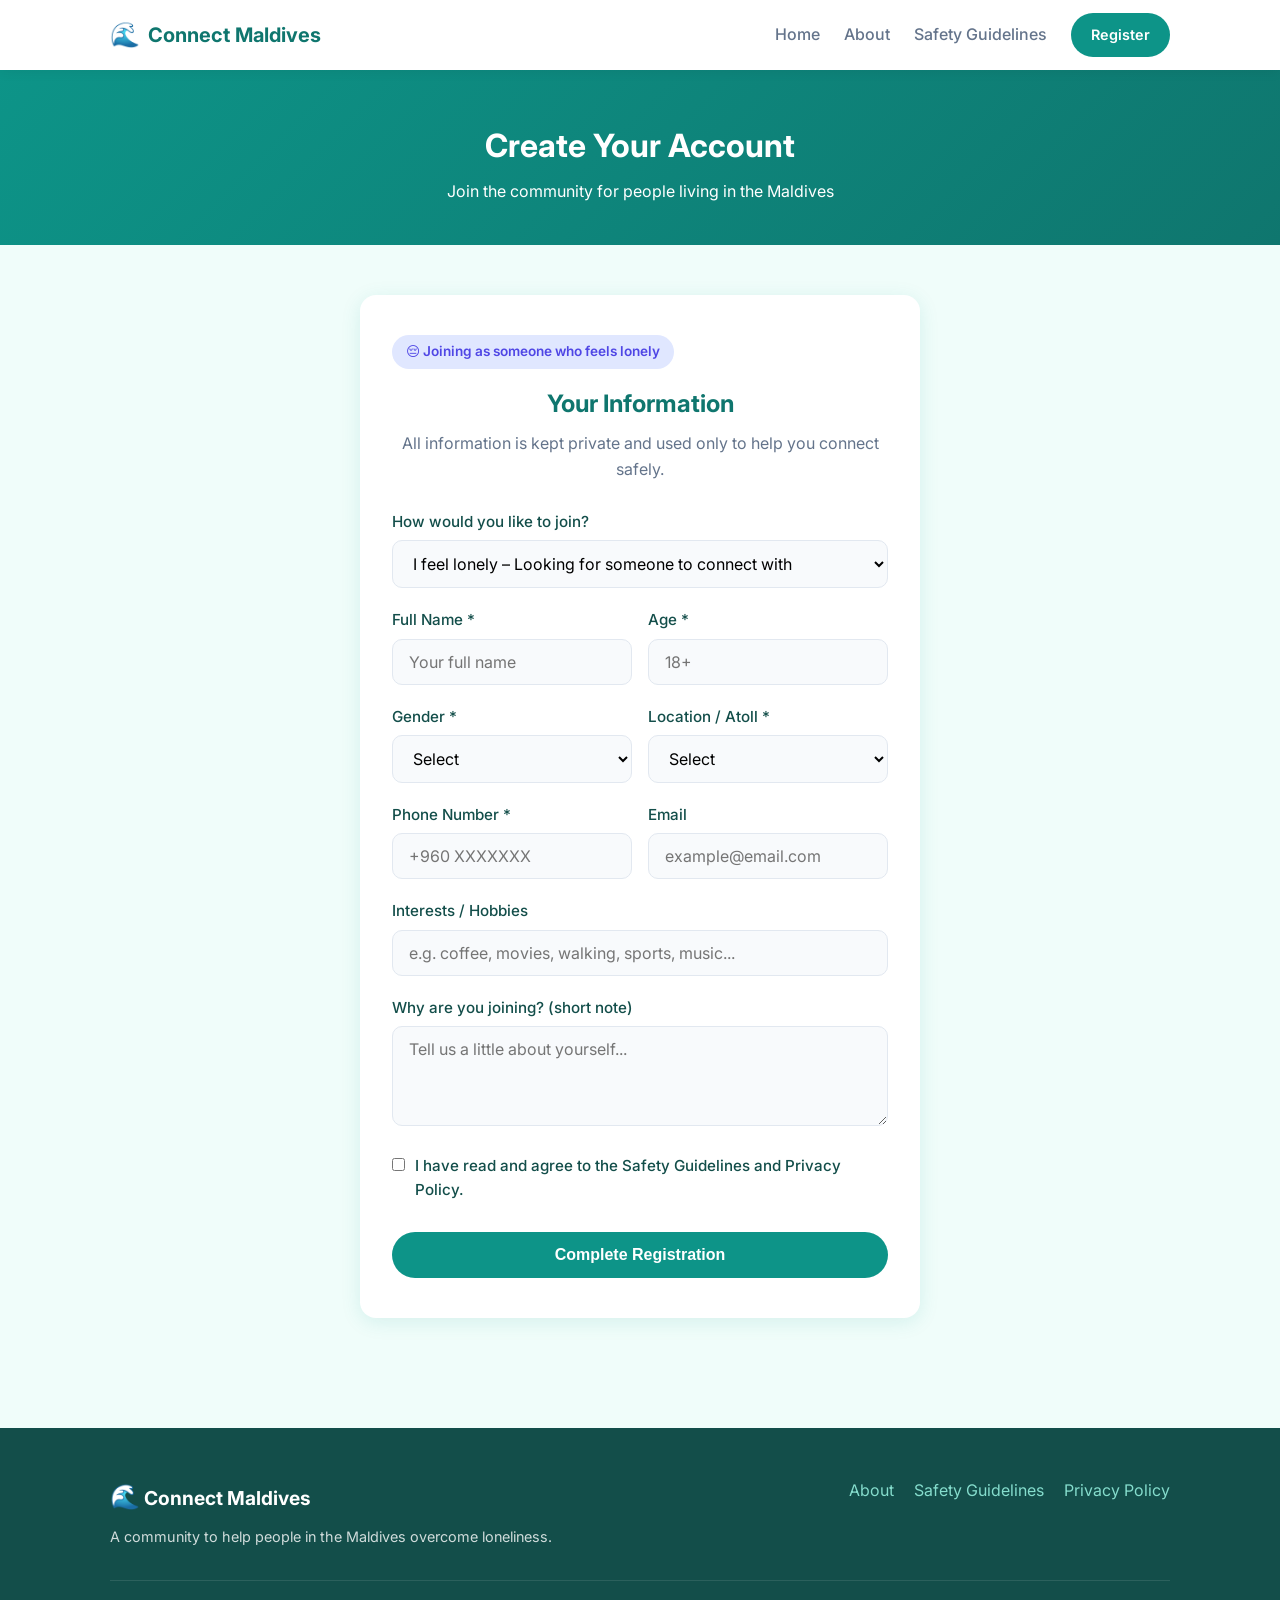
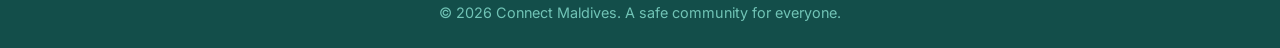
==== register.html @ 4d7c2750 "Add files via upload" ====
<!DOCTYPE html>
<html lang="en">
<head>
  <meta charset="UTF-8" />
  <meta name="viewport" content="width=device-width, initial-scale=1.0" />
  <title>Register – Connect Maldives</title>
  <link rel="stylesheet" href="styles.css" />
  <link href="https://fonts.googleapis.com/css2?family=Inter:wght@400;500;600;700&display=swap" rel="stylesheet" />
</head>
<body>
  <header class="header">
    <div class="container header-inner">
      <a href="index.html" class="logo">
        <span class="logo-icon">🌊</span>
        <span>Connect Maldives</span>
      </a>
      <nav class="nav">
        <a href="index.html" class="nav-link">Home</a>
        <a href="about.html" class="nav-link">About</a>
        <a href="guidelines.html" class="nav-link">Safety Guidelines</a>
        <a href="register.html" class="btn btn-primary btn-sm">Register</a>
      </nav>
      <button class="menu-toggle" id="menuToggle" aria-label="Menu">☰</button>
    </div>
  </header>

  <section class="page-header">
    <div class="container">
      <h1>Create Your Account</h1>
      <p>Join the community for people living in the Maldives</p>
    </div>
  </section>

  <section class="page-content">
    <div class="container">
      <div class="form-section" id="registerForm">
        <div id="typeBadge" class="type-badge type-lonely">😔 Joining as someone who feels lonely</div>
        
        <h2>Your Information</h2>
        <p class="subtitle">All information is kept private and used only to help you connect safely.</p>

        <form id="mainForm">
          <div class="form-group">
            <label for="userType">How would you like to join?</label>
            <select id="userType" name="userType" required>
              <option value="lonely">I feel lonely – Looking for someone to connect with</option>
              <option value="helper">I want to give my time (Volunteer)</option>
            </select>
          </div>

          <div class="form-row">
            <div class="form-group">
              <label for="fullName">Full Name *</label>
              <input type="text" id="fullName" name="fullName" required placeholder="Your full name" />
            </div>
            <div class="form-group">
              <label for="age">Age *</label>
              <input type="number" id="age" name="age" min="18" max="100" required placeholder="18+" />
            </div>
          </div>

          <div class="form-row">
            <div class="form-group">
              <label for="gender">Gender *</label>
              <select id="gender" name="gender" required>
                <option value="">Select</option>
                <option value="male">Male</option>
                <option value="female">Female</option>
                <option value="other">Other / Prefer not to say</option>
              </select>
            </div>
            <div class="form-group">
              <label for="atoll">Location / Atoll *</label>
              <select id="atoll" name="atoll" required>
                <option value="">Select</option>
                <option value="Male">Malé</option>
                <option value="Hulhumale">Hulhumalé</option>
                <option value="Addu">Addu City</option>
                <option value="Haa Alifu">Haa Alifu</option>
                <option value="Haa Dhaalu">Haa Dhaalu</option>
                <option value="Shaviyani">Shaviyani</option>
                <option value="Noonu">Noonu</option>
                <option value="Raa">Raa</option>
                <option value="Baa">Baa</option>
                <option value="Lhaviyani">Lhaviyani</option>
                <option value="Kaafu">Kaafu</option>
                <option value="Alifu Alifu">Alifu Alifu</option>
                <option value="Alifu Dhaalu">Alifu Dhaalu</option>
                <option value="Vaavu">Vaavu</option>
                <option value="Meemu">Meemu</option>
                <option value="Faafu">Faafu</option>
                <option value="Dhaalu">Dhaalu</option>
                <option value="Thaa">Thaa</option>
                <option value="Laamu">Laamu</option>
                <option value="Gaafu Alifu">Gaafu Alifu</option>
                <option value="Gaafu Dhaalu">Gaafu Dhaalu</option>
                <option value="Gnaviyani">Gnaviyani (Fuvahmulah)</option>
                <option value="Other">Other</option>
              </select>
            </div>
          </div>

          <div class="form-row">
            <div class="form-group">
              <label for="phone">Phone Number *</label>
              <input type="tel" id="phone" name="phone" required placeholder="+960 XXXXXXX" />
            </div>
            <div class="form-group">
              <label for="email">Email</label>
              <input type="email" id="email" name="email" placeholder="example@email.com" />
            </div>
          </div>

          <div class="form-group">
            <label for="interests">Interests / Hobbies</label>
            <input type="text" id="interests" name="interests" placeholder="e.g. coffee, movies, walking, sports, music..." />
          </div>

          <div class="form-group">
            <label for="bio">Why are you joining? (short note)</label>
            <textarea id="bio" name="bio" placeholder="Tell us a little about yourself..."></textarea>
          </div>

          <div class="form-group">
            <label style="display: flex; align-items: flex-start; gap: 10px; cursor: pointer;">
              <input type="checkbox" id="agree" required style="width: auto; margin-top: 4px;" />
              <span>I have read and agree to the <a href="guidelines.html" target="_blank">Safety Guidelines</a> and <a href="privacy.html" target="_blank">Privacy Policy</a>.</span>
            </label>
          </div>

          <button type="submit" class="btn btn-primary" style="width: 100%; margin-top: 10px;">
            Complete Registration
          </button>
        </form>
      </div>

      <div class="form-section success-message" id="successMessage">
        <div class="success-icon">✅</div>
        <h2>Registration Successful!</h2>
        <p style="margin: 16px 0 28px; color: var(--gray);">
          Thank you for joining!<br />
          We will get in touch with you soon.
        </p>
        <a href="index.html" class="btn btn-primary">Back to Home</a>
      </div>
    </div>
  </section>

  <footer class="footer">
    <div class="container">
      <div class="footer-content">
        <div class="footer-brand">
          <span class="logo-icon">🌊</span> Connect Maldives
          <p>A community to help people in the Maldives overcome loneliness.</p>
        </div>
        <div class="footer-links">
          <a href="about.html">About</a>
          <a href="guidelines.html">Safety Guidelines</a>
          <a href="privacy.html">Privacy Policy</a>
        </div>
      </div>
      <div class="footer-bottom">
        <p>© 2026 Connect Maldives. A safe community for everyone.</p>
      </div>
    </div>
  </footer>

  <script src="script.js"></script>
  <script>
    const params = new URLSearchParams(window.location.search);
    const type = params.get('type') || 'lonely';
    const userTypeSelect = document.getElementById('userType');
    const typeBadge = document.getElementById('typeBadge');

    if (type === 'helper') {
      userTypeSelect.value = 'helper';
      typeBadge.textContent = '🤝 Joining as a volunteer';
      typeBadge.className = 'type-badge type-helper';
    }

    userTypeSelect.addEventListener('change', function() {
      if (this.value === 'helper') {
        typeBadge.textContent = '🤝 Joining as a volunteer';
        typeBadge.className = 'type-badge type-helper';
      } else {
        typeBadge.textContent = '😔 Joining as someone who feels lonely';
        typeBadge.className = 'type-badge type-lonely';
      }
    });

    document.getElementById('mainForm').addEventListener('submit', function(e) {
      e.preventDefault();
      
      const formData = {
        userType: userTypeSelect.value,
        fullName: document.getElementById('fullName').value,
        age: document.getElementById('age').value,
        gender: document.getElementById('gender').value,
        atoll: document.getElementById('atoll').value,
        phone: document.getElementById('phone').value,
        email: document.getElementById('email').value,
        interests: document.getElementById('interests').value,
        bio: document.getElementById('bio').value,
        registeredAt: new Date().toISOString()
      };

      let users = JSON.parse(localStorage.getItem('connectMaldivesUsers') || '[]');
      users.push(formData);
      localStorage.setItem('connectMaldivesUsers', JSON.stringify(users));

      document.getElementById('registerForm').style.display = 'none';
      document.getElementById('successMessage').classList.add('show');
    });
  </script>
</body>
</html>
---- styles.css ----
/* ===== Reset & Base ===== */
* {
  margin: 0;
  padding: 0;
  box-sizing: border-box;
}

:root {
  --primary: #0d9488;
  --primary-dark: #0f766e;
  --lonely: #6366f1;
  --lonely-dark: #4f46e5;
  --helper: #059669;
  --helper-dark: #047857;
  --bg: #f0fdfa;
  --white: #ffffff;
  --text: #134e4a;
  --text-light: #5eead4;
  --gray: #64748b;
  --border: #ccfbf1;
  --shadow: 0 4px 20px rgba(13, 148, 136, 0.12);
  --radius: 16px;
}

body {
  font-family: Inter, system-ui, sans-serif;
  background: var(--bg);
  color: var(--text);
  line-height: 1.6;
  min-height: 100vh;
}

.container {
  width: 100%;
  max-width: 1100px;
  margin: 0 auto;
  padding: 0 20px;
}

a {
  text-decoration: none;
  color: inherit;
}

/* ===== Header ===== */
.header {
  background: var(--white);
  box-shadow: 0 2px 12px rgba(0,0,0,0.06);
  position: sticky;
  top: 0;
  z-index: 100;
}

.header-inner {
  display: flex;
  align-items: center;
  justify-content: space-between;
  height: 70px;
}

.logo {
  display: flex;
  align-items: center;
  gap: 8px;
  font-weight: 700;
  font-size: 1.25rem;
  color: var(--primary-dark);
}

.logo-icon {
  font-size: 1.5rem;
}

.nav {
  display: flex;
  align-items: center;
  gap: 24px;
}

.nav-link {
  font-weight: 500;
  color: var(--gray);
  transition: color 0.2s;
}

.nav-link:hover,
.nav-link.active {
  color: var(--primary);
}

.menu-toggle {
  display: none;
  background: none;
  border: none;
  font-size: 1.5rem;
  cursor: pointer;
  color: var(--text);
}

/* ===== Buttons ===== */
.btn {
  display: inline-flex;
  align-items: center;
  justify-content: center;
  gap: 8px;
  padding: 14px 28px;
  border-radius: 50px;
  font-weight: 600;
  font-size: 1rem;
  border: none;
  cursor: pointer;
  transition: all 0.25s ease;
  text-align: center;
}

.btn-sm {
  padding: 10px 20px;
  font-size: 0.9rem;
}

.btn-primary {
  background: var(--primary);
  color: white;
}

.btn-primary:hover {
  background: var(--primary-dark);
  transform: translateY(-2px);
}

.btn-lonely {
  background: var(--lonely);
  color: white;
}

.btn-lonely:hover {
  background: var(--lonely-dark);
  transform: translateY(-2px);
  box-shadow: 0 8px 25px rgba(99, 102, 241, 0.35);
}

.btn-helper {
  background: var(--helper);
  color: white;
}

.btn-helper:hover {
  background: var(--helper-dark);
  transform: translateY(-2px);
  box-shadow: 0 8px 25px rgba(5, 150, 105, 0.35);
}

.btn-outline {
  background: transparent;
  border: 2px solid var(--primary);
  color: var(--primary);
}

.btn-outline:hover {
  background: var(--primary);
  color: white;
}

.btn-icon {
  font-size: 1.3rem;
}

/* ===== Hero ===== */
.hero {
  background: linear-gradient(135deg, #0d9488 0%, #0f766e 50%, #134e4a 100%);
  color: white;
  padding: 80px 0 100px;
  text-align: center;
  position: relative;
  overflow: hidden;
}

.hero::before {
  content: '';
  position: absolute;
  top: 0;
  left: 0;
  right: 0;
  bottom: 0;
  background: url("data:image/svg+xml,%3Csvg width='60' height='60' viewBox='0 0 60 60' xmlns='http://www.w3.org/2000/svg'%3E%3Cg fill='none' fill-rule='evenodd'%3E%3Cg fill='%23ffffff' fill-opacity='0.05'%3E%3Cpath d='M36 34v-4h-2v4h-4v2h4v4h2v-4h4v-2h-4zm0-30V0h-2v4h-4v2h4v4h2V6h4V4h-4zM6 34v-4H4v4H0v2h4v4h2v-4h4v-2H6zM6 4V0H4v4H0v2h4v4h2V6h4V4H6z'/%3E%3C/g%3E%3C/g%3E%3C/svg%3E");
  opacity: 0.4;
}

.hero-content {
  position: relative;
  z-index: 1;
}

.hero h1 {
  font-size: clamp(2rem, 5vw, 3.2rem);
  font-weight: 700;
  margin-bottom: 16px;
  line-height: 1.2;
}

.hero-subtitle {
  font-size: 1.2rem;
  opacity: 0.95;
  max-width: 600px;
  margin: 0 auto 40px;
}

.hero-buttons {
  display: flex;
  flex-wrap: wrap;
  gap: 16px;
  justify-content: center;
}

/* ===== Sections ===== */
.section {
  padding: 70px 0;
}

.section-title {
  text-align: center;
  font-size: 2rem;
  font-weight: 700;
  margin-bottom: 48px;
  color: var(--primary-dark);
}

/* How it works */
.steps {
  display: grid;
  grid-template-columns: repeat(auto-fit, minmax(220px, 1fr));
  gap: 28px;
}

.step {
  background: var(--white);
  padding: 28px 24px;
  border-radius: var(--radius);
  box-shadow: var(--shadow);
  text-align: center;
  transition: transform 0.25s;
}

.step:hover {
  transform: translateY(-6px);
}

.step-number {
  width: 48px;
  height: 48px;
  background: var(--primary);
  color: white;
  border-radius: 50%;
  display: flex;
  align-items: center;
  justify-content: center;
  font-weight: 700;
  font-size: 1.25rem;
  margin: 0 auto 16px;
}

.step h3 {
  margin-bottom: 8px;
  font-size: 1.15rem;
}

.step p {
  color: var(--gray);
  font-size: 0.95rem;
}

/* Option Cards */
.option-cards {
  display: grid;
  grid-template-columns: repeat(auto-fit, minmax(300px, 1fr));
  gap: 32px;
}

.option-card {
  background: var(--white);
  border-radius: var(--radius);
  padding: 36px 28px;
  box-shadow: var(--shadow);
  text-align: center;
  border-top: 5px solid transparent;
}

.lonely-card {
  border-top-color: var(--lonely);
}

.helper-card {
  border-top-color: var(--helper);
}

.option-icon {
  font-size: 3rem;
  margin-bottom: 16px;
}

.option-card h3 {
  font-size: 1.4rem;
  margin-bottom: 12px;
}

.option-card p {
  color: var(--gray);
  margin-bottom: 20px;
}

.option-card ul {
  list-style: none;
  text-align: left;
  margin: 0 auto 28px;
  max-width: 260px;
}

.option-card ul li {
  padding: 6px 0;
  padding-left: 24px;
  position: relative;
}

.option-card ul li::before {
  content: '✓';
  position: absolute;
  left: 0;
  color: var(--primary);
  font-weight: 700;
}

/* Safety */
.safety-box {
  background: linear-gradient(135deg, #ecfdf5, #f0fdfa);
  border: 1px solid var(--border);
  border-radius: var(--radius);
  padding: 32px;
  text-align: center;
}

.safety-box h3 {
  margin-bottom: 12px;
  color: var(--primary-dark);
}

.safety-box a {
  color: var(--primary);
  font-weight: 600;
}

/* ===== Forms ===== */
.form-section {
  max-width: 560px;
  margin: 0 auto;
  background: var(--white);
  padding: 40px 32px;
  border-radius: var(--radius);
  box-shadow: var(--shadow);
}

.form-section h2 {
  text-align: center;
  margin-bottom: 8px;
  color: var(--primary-dark);
}

.form-section .subtitle {
  text-align: center;
  color: var(--gray);
  margin-bottom: 28px;
}

.form-group {
  margin-bottom: 20px;
}

.form-group label {
  display: block;
  font-weight: 500;
  margin-bottom: 6px;
  font-size: 0.95rem;
}

.form-group input,
.form-group select,
.form-group textarea {
  width: 100%;
  padding: 12px 16px;
  border: 1.5px solid #e2e8f0;
  border-radius: 10px;
  font-size: 1rem;
  font-family: inherit;
  transition: border-color 0.2s;
  background: #f8fafc;
}

.form-group input:focus,
.form-group select:focus,
.form-group textarea:focus {
  outline: none;
  border-color: var(--primary);
  background: white;
}

.form-group textarea {
  min-height: 100px;
  resize: vertical;
}

.form-row {
  display: grid;
  grid-template-columns: 1fr 1fr;
  gap: 16px;
}

.type-badge {
  display: inline-block;
  padding: 6px 14px;
  border-radius: 50px;
  font-size: 0.85rem;
  font-weight: 600;
  margin-bottom: 16px;
}

.type-lonely {
  background: #e0e7ff;
  color: var(--lonely-dark);
}

.type-helper {
  background: #d1fae5;
  color: var(--helper-dark);
}

.form-note {
  font-size: 0.85rem;
  color: var(--gray);
  margin-top: 8px;
}

.success-message {
  display: none;
  text-align: center;
  padding: 40px 20px;
}

.success-message.show {
  display: block;
}

.success-icon {
  font-size: 4rem;
  margin-bottom: 16px;
}

/* ===== Footer ===== */
.footer {
  background: #134e4a;
  color: #99f6e4;
  padding: 50px 0 24px;
  margin-top: 60px;
}

.footer-content {
  display: flex;
  flex-wrap: wrap;
  justify-content: space-between;
  gap: 32px;
  margin-bottom: 32px;
}

.footer-brand {
  font-weight: 700;
  font-size: 1.2rem;
  color: white;
}

.footer-brand p {
  font-weight: 400;
  font-size: 0.9rem;
  margin-top: 8px;
  opacity: 0.8;
}

.footer-links {
  display: flex;
  flex-wrap: wrap;
  gap: 20px;
}

.footer-links a {
  opacity: 0.85;
  transition: opacity 0.2s;
}

.footer-links a:hover {
  opacity: 1;
  color: white;
}

.footer-bottom {
  border-top: 1px solid rgba(255,255,255,0.15);
  padding-top: 20px;
  text-align: center;
  font-size: 0.9rem;
  opacity: 0.7;
}

/* ===== Page specific ===== */
.page-header {
  background: linear-gradient(135deg, #0d9488, #0f766e);
  color: white;
  padding: 50px 0 40px;
  text-align: center;
}

.page-header h1 {
  font-size: 2rem;
  margin-bottom: 8px;
}

.page-content {
  padding: 50px 0;
}

.content-box {
  background: var(--white);
  padding: 36px;
  border-radius: var(--radius);
  box-shadow: var(--shadow);
  max-width: 800px;
  margin: 0 auto;
}

.content-box h2 {
  color: var(--primary-dark);
  margin: 28px 0 12px;
}

.content-box h2:first-child {
  margin-top: 0;
}

.content-box ul {
  padding-left: 20px;
  margin: 12px 0;
}

.content-box li {
  margin-bottom: 8px;
}

/* ===== Responsive ===== */
@media (max-width: 768px) {
  .nav {
    display: none;
  }

  .menu-toggle {
    display: block;
  }

  .nav.open {
    display: flex;
    flex-direction: column;
    position: absolute;
    top: 70px;
    left: 0;
    right: 0;
    background: white;
    padding: 20px;
    box-shadow: 0 10px 30px rgba(0,0,0,0.1);
    gap: 16px;
  }

  .hero {
    padding: 60px 0 70px;
  }

  .hero-buttons {
    flex-direction: column;
    align-items: center;
  }

  .hero-buttons .btn {
    width: 100%;
    max-width: 320px;
  }

  .form-row {
    grid-template-columns: 1fr;
  }

  .form-section {
    padding: 28px 20px;
  }
}
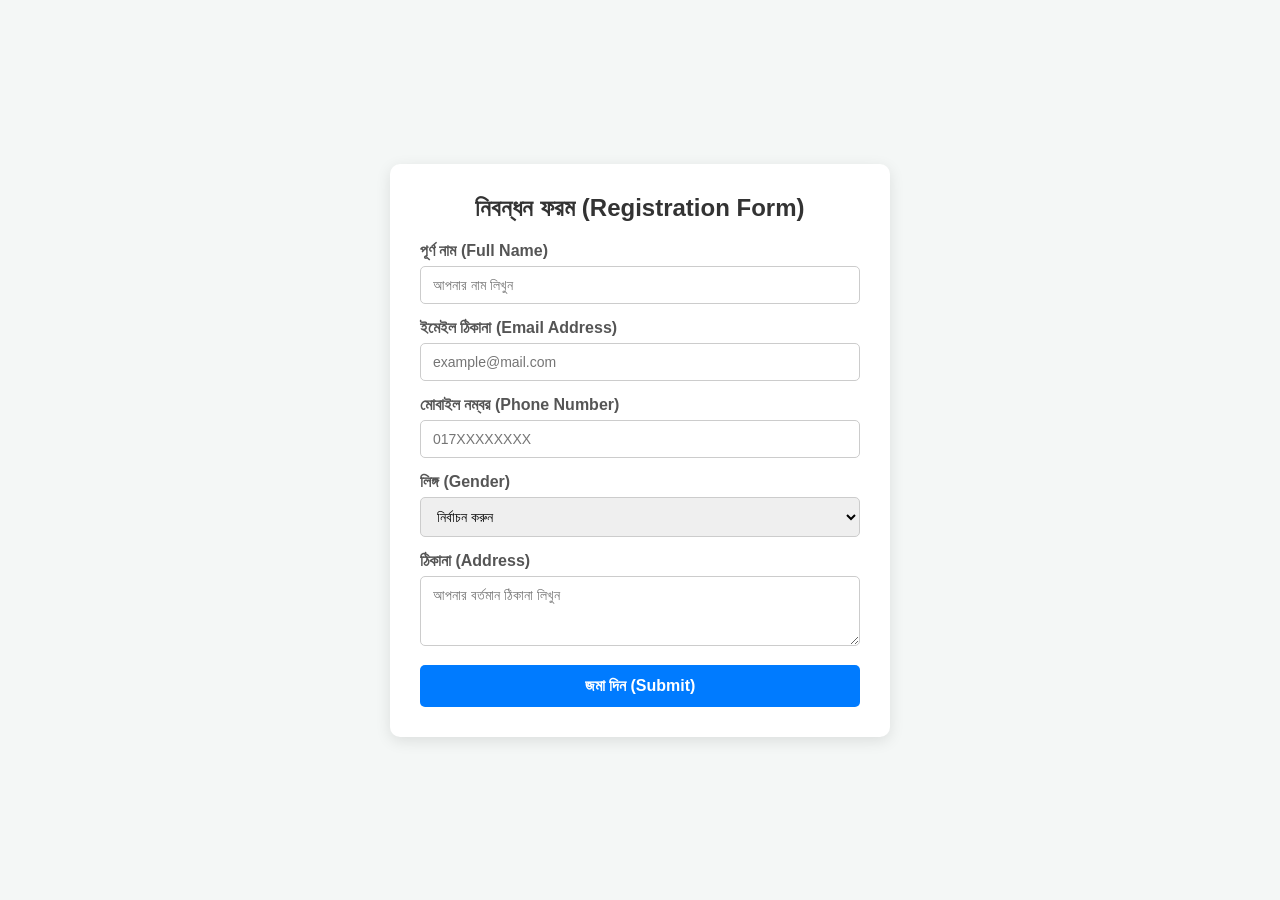
==== commit ba7ed4db: "Update register.html" ====
--- a/register.html
+++ b/register.html
@@ -1,216 +1,133 @@
 <!DOCTYPE html>
-<html lang="en">
+<html lang="bn">
 <head>
-  <meta charset="UTF-8" />
-  <meta name="viewport" content="width=device-width, initial-scale=1.0" />
-  <title>Register – Connect Maldives</title>
-  <link rel="stylesheet" href="styles.css" />
-  <link href="https://fonts.googleapis.com/css2?family=Inter:wght@400;500;600;700&display=swap" rel="stylesheet" />
+    <meta charset="UTF-8">
+    <meta name="viewport" content="width=device-width, initial-scale=1.0">
+    <title>Registration Form</title>
+    <style>
+        * {
+            box-sizing: border-box;
+            margin: 0;
+            padding: 0;
+            font-family: 'Segoe UI', Tahoma, Geneva, Verdana, sans-serif;
+        }
+
+        body {
+            background-color: #f4f7f6;
+            display: flex;
+            justify-content: center;
+            align-items: center;
+            min-height: 100vh;
+            padding: 20px;
+        }
+
+        .container {
+            background-color: #ffffff;
+            padding: 30px;
+            border-radius: 10px;
+            box-shadow: 0 4px 15px rgba(0, 0, 0, 0.1);
+            width: 100%;
+            max-width: 500px;
+        }
+
+        h2 {
+            text-align: center;
+            margin-bottom: 20px;
+            color: #333333;
+        }
+
+        .form-group {
+            margin-bottom: 15px;
+        }
+
+        .form-group label {
+            display: block;
+            margin-bottom: 6px;
+            font-weight: 600;
+            color: #555555;
+        }
+
+        .form-group input,
+        .form-group select,
+        .form-group textarea {
+            width: 100%;
+            padding: 10px 12px;
+            border: 1px solid #ccc;
+            border-radius: 5px;
+            font-size: 14px;
+            transition: border-color 0.3s ease;
+        }
+
+        .form-group input:focus,
+        .form-group select:focus,
+        .form-group textarea:focus {
+            border-color: #007bff;
+            outline: none;
+        }
+
+        .submit-btn {
+            width: 100%;
+            padding: 12px;
+            background-color: #007bff;
+            color: white;
+            border: none;
+            border-radius: 5px;
+            font-size: 16px;
+            font-weight: bold;
+            cursor: pointer;
+            transition: background-color 0.3s ease;
+        }
+
+        .submit-btn:hover {
+            background-color: #0056b3;
+        }
+
+        @media (max-width: 480px) {
+            .container {
+                padding: 20px;
+            }
+        }
+    </style>
 </head>
 <body>
-  <header class="header">
-    <div class="container header-inner">
-      <a href="index.html" class="logo">
-        <span class="logo-icon">🌊</span>
-        <span>Connect Maldives</span>
-      </a>
-      <nav class="nav">
-        <a href="index.html" class="nav-link">Home</a>
-        <a href="about.html" class="nav-link">About</a>
-        <a href="guidelines.html" class="nav-link">Safety Guidelines</a>
-        <a href="register.html" class="btn btn-primary btn-sm">Register</a>
-      </nav>
-      <button class="menu-toggle" id="menuToggle" aria-label="Menu">☰</button>
+
+    <div class="container">
+        <h2>নিবন্ধন ফরম (Registration Form)</h2>
+        <form id="registrationForm" action="#" method="POST">
+            
+            <div class="form-group">
+                <label for="fullName">পূর্ণ নাম (Full Name)</label>
+                <input type="text" id="fullName" name="fullName" placeholder="আপনার নাম লিখুন" required>
+            </div>
+
+            <div class="form-group">
+                <label for="email">ইমেইল ঠিকানা (Email Address)</label>
+                <input type="email" id="email" name="email" placeholder="example@mail.com" required>
+            </div>
+
+            <div class="form-group">
+                <label for="phone">মোবাইল নম্বর (Phone Number)</label>
+                <input type="tel" id="phone" name="phone" placeholder="017XXXXXXXX" required>
+            </div>
+
+            <div class="form-group">
+                <label for="gender">লিঙ্গ (Gender)</label>
+                <select id="gender" name="gender" required>
+                    <option value="" disabled selected>নির্বাচন করুন</option>
+                    <option value="male">পুরুষ (Male)</option>
+                    <option value="female">নারী (Female)</option>
+                    <option value="other">অন্যান্য (Other)</option>
+                </select>
+            </div>
+
+            <div class="form-group">
+                <label for="address">ঠিকানা (Address)</label>
+                <textarea id="address" name="address" rows="3" placeholder="আপনার বর্তমান ঠিকানা লিখুন"></textarea>
+            </div>
+
+            <button type="submit" class="submit-btn">জমা দিন (Submit)</button>
+        </form>
     </div>
-  </header>
 
-  <section class="page-header">
-    <div class="container">
-      <h1>Create Your Account</h1>
-      <p>Join the community for people living in the Maldives</p>
-    </div>
-  </section>
-
-  <section class="page-content">
-    <div class="container">
-      <div class="form-section" id="registerForm">
-        <div id="typeBadge" class="type-badge type-lonely">😔 Joining as someone who feels lonely</div>
-        
-        <h2>Your Information</h2>
-        <p class="subtitle">All information is kept private and used only to help you connect safely.</p>
-
-        <form id="mainForm">
-          <div class="form-group">
-            <label for="userType">How would you like to join?</label>
-            <select id="userType" name="userType" required>
-              <option value="lonely">I feel lonely – Looking for someone to connect with</option>
-              <option value="helper">I want to give my time (Volunteer)</option>
-            </select>
-          </div>
-
-          <div class="form-row">
-            <div class="form-group">
-              <label for="fullName">Full Name *</label>
-              <input type="text" id="fullName" name="fullName" required placeholder="Your full name" />
-            </div>
-            <div class="form-group">
-              <label for="age">Age *</label>
-              <input type="number" id="age" name="age" min="18" max="100" required placeholder="18+" />
-            </div>
-          </div>
-
-          <div class="form-row">
-            <div class="form-group">
-              <label for="gender">Gender *</label>
-              <select id="gender" name="gender" required>
-                <option value="">Select</option>
-                <option value="male">Male</option>
-                <option value="female">Female</option>
-                <option value="other">Other / Prefer not to say</option>
-              </select>
-            </div>
-            <div class="form-group">
-              <label for="atoll">Location / Atoll *</label>
-              <select id="atoll" name="atoll" required>
-                <option value="">Select</option>
-                <option value="Male">Malé</option>
-                <option value="Hulhumale">Hulhumalé</option>
-                <option value="Addu">Addu City</option>
-                <option value="Haa Alifu">Haa Alifu</option>
-                <option value="Haa Dhaalu">Haa Dhaalu</option>
-                <option value="Shaviyani">Shaviyani</option>
-                <option value="Noonu">Noonu</option>
-                <option value="Raa">Raa</option>
-                <option value="Baa">Baa</option>
-                <option value="Lhaviyani">Lhaviyani</option>
-                <option value="Kaafu">Kaafu</option>
-                <option value="Alifu Alifu">Alifu Alifu</option>
-                <option value="Alifu Dhaalu">Alifu Dhaalu</option>
-                <option value="Vaavu">Vaavu</option>
-                <option value="Meemu">Meemu</option>
-                <option value="Faafu">Faafu</option>
-                <option value="Dhaalu">Dhaalu</option>
-                <option value="Thaa">Thaa</option>
-                <option value="Laamu">Laamu</option>
-                <option value="Gaafu Alifu">Gaafu Alifu</option>
-                <option value="Gaafu Dhaalu">Gaafu Dhaalu</option>
-                <option value="Gnaviyani">Gnaviyani (Fuvahmulah)</option>
-                <option value="Other">Other</option>
-              </select>
-            </div>
-          </div>
-
-          <div class="form-row">
-            <div class="form-group">
-              <label for="phone">Phone Number *</label>
-              <input type="tel" id="phone" name="phone" required placeholder="+960 XXXXXXX" />
-            </div>
-            <div class="form-group">
-              <label for="email">Email</label>
-              <input type="email" id="email" name="email" placeholder="example@email.com" />
-            </div>
-          </div>
-
-          <div class="form-group">
-            <label for="interests">Interests / Hobbies</label>
-            <input type="text" id="interests" name="interests" placeholder="e.g. coffee, movies, walking, sports, music..." />
-          </div>
-
-          <div class="form-group">
-            <label for="bio">Why are you joining? (short note)</label>
-            <textarea id="bio" name="bio" placeholder="Tell us a little about yourself..."></textarea>
-          </div>
-
-          <div class="form-group">
-            <label style="display: flex; align-items: flex-start; gap: 10px; cursor: pointer;">
-              <input type="checkbox" id="agree" required style="width: auto; margin-top: 4px;" />
-              <span>I have read and agree to the <a href="guidelines.html" target="_blank">Safety Guidelines</a> and <a href="privacy.html" target="_blank">Privacy Policy</a>.</span>
-            </label>
-          </div>
-
-          <button type="submit" class="btn btn-primary" style="width: 100%; margin-top: 10px;">
-            Complete Registration
-          </button>
-        </form>
-      </div>
-
-      <div class="form-section success-message" id="successMessage">
-        <div class="success-icon">✅</div>
-        <h2>Registration Successful!</h2>
-        <p style="margin: 16px 0 28px; color: var(--gray);">
-          Thank you for joining!<br />
-          We will get in touch with you soon.
-        </p>
-        <a href="index.html" class="btn btn-primary">Back to Home</a>
-      </div>
-    </div>
-  </section>
-
-  <footer class="footer">
-    <div class="container">
-      <div class="footer-content">
-        <div class="footer-brand">
-          <span class="logo-icon">🌊</span> Connect Maldives
-          <p>A community to help people in the Maldives overcome loneliness.</p>
-        </div>
-        <div class="footer-links">
-          <a href="about.html">About</a>
-          <a href="guidelines.html">Safety Guidelines</a>
-          <a href="privacy.html">Privacy Policy</a>
-        </div>
-      </div>
-      <div class="footer-bottom">
-        <p>© 2026 Connect Maldives. A safe community for everyone.</p>
-      </div>
-    </div>
-  </footer>
-
-  <script src="script.js"></script>
-  <script>
-    const params = new URLSearchParams(window.location.search);
-    const type = params.get('type') || 'lonely';
-    const userTypeSelect = document.getElementById('userType');
-    const typeBadge = document.getElementById('typeBadge');
-
-    if (type === 'helper') {
-      userTypeSelect.value = 'helper';
-      typeBadge.textContent = '🤝 Joining as a volunteer';
-      typeBadge.className = 'type-badge type-helper';
-    }
-
-    userTypeSelect.addEventListener('change', function() {
-      if (this.value === 'helper') {
-        typeBadge.textContent = '🤝 Joining as a volunteer';
-        typeBadge.className = 'type-badge type-helper';
-      } else {
-        typeBadge.textContent = '😔 Joining as someone who feels lonely';
-        typeBadge.className = 'type-badge type-lonely';
-      }
-    });
-
-    document.getElementById('mainForm').addEventListener('submit', function(e) {
-      e.preventDefault();
-      
-      const formData = {
-        userType: userTypeSelect.value,
-        fullName: document.getElementById('fullName').value,
-        age: document.getElementById('age').value,
-        gender: document.getElementById('gender').value,
-        atoll: document.getElementById('atoll').value,
-        phone: document.getElementById('phone').value,
-        email: document.getElementById('email').value,
-        interests: document.getElementById('interests').value,
-        bio: document.getElementById('bio').value,
-        registeredAt: new Date().toISOString()
-      };
-
-      let users = JSON.parse(localStorage.getItem('connectMaldivesUsers') || '[]');
-      users.push(formData);
-      localStorage.setItem('connectMaldivesUsers', JSON.stringify(users));
-
-      document.getElementById('registerForm').style.display = 'none';
-      document.getElementById('successMessage').classList.add('show');
-    });
-  </script>
 </body>
 </html>
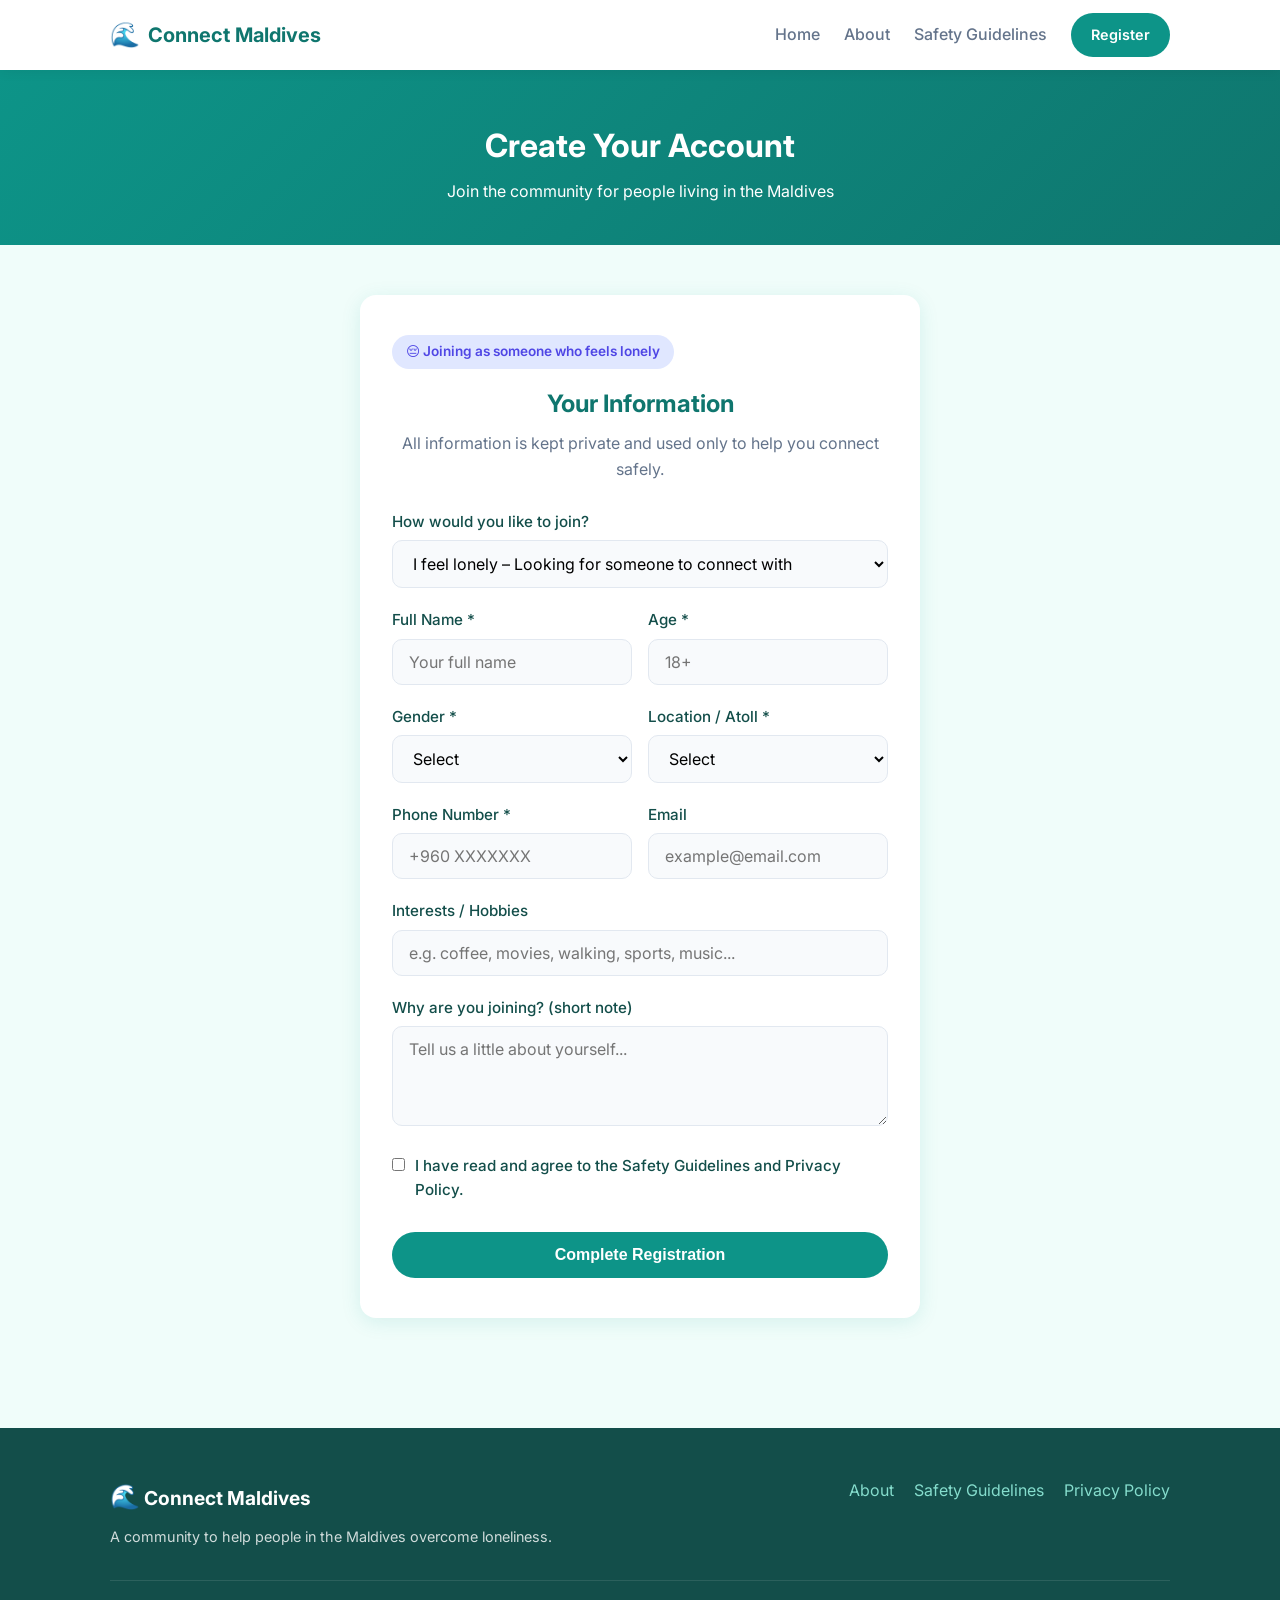
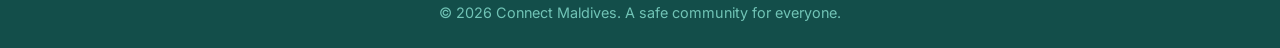
==== commit ef7d4490: "Update register.html" ====
--- a/register.html
+++ b/register.html
@@ -1,133 +1,216 @@
 <!DOCTYPE html>
-<html lang="bn">
+<html lang="en">
 <head>
-    <meta charset="UTF-8">
-    <meta name="viewport" content="width=device-width, initial-scale=1.0">
-    <title>Registration Form</title>
-    <style>
-        * {
-            box-sizing: border-box;
-            margin: 0;
-            padding: 0;
-            font-family: 'Segoe UI', Tahoma, Geneva, Verdana, sans-serif;
-        }
-
-        body {
-            background-color: #f4f7f6;
-            display: flex;
-            justify-content: center;
-            align-items: center;
-            min-height: 100vh;
-            padding: 20px;
-        }
-
-        .container {
-            background-color: #ffffff;
-            padding: 30px;
-            border-radius: 10px;
-            box-shadow: 0 4px 15px rgba(0, 0, 0, 0.1);
-            width: 100%;
-            max-width: 500px;
-        }
-
-        h2 {
-            text-align: center;
-            margin-bottom: 20px;
-            color: #333333;
-        }
-
-        .form-group {
-            margin-bottom: 15px;
-        }
-
-        .form-group label {
-            display: block;
-            margin-bottom: 6px;
-            font-weight: 600;
-            color: #555555;
-        }
-
-        .form-group input,
-        .form-group select,
-        .form-group textarea {
-            width: 100%;
-            padding: 10px 12px;
-            border: 1px solid #ccc;
-            border-radius: 5px;
-            font-size: 14px;
-            transition: border-color 0.3s ease;
-        }
-
-        .form-group input:focus,
-        .form-group select:focus,
-        .form-group textarea:focus {
-            border-color: #007bff;
-            outline: none;
-        }
-
-        .submit-btn {
-            width: 100%;
-            padding: 12px;
-            background-color: #007bff;
-            color: white;
-            border: none;
-            border-radius: 5px;
-            font-size: 16px;
-            font-weight: bold;
-            cursor: pointer;
-            transition: background-color 0.3s ease;
-        }
-
-        .submit-btn:hover {
-            background-color: #0056b3;
-        }
-
-        @media (max-width: 480px) {
-            .container {
-                padding: 20px;
-            }
-        }
-    </style>
+  <meta charset="UTF-8" />
+  <meta name="viewport" content="width=device-width, initial-scale=1.0" />
+  <title>Register – Connect Maldives</title>
+  <link rel="stylesheet" href="styles.css" />
+  <link href="https://fonts.googleapis.com/css2?family=Inter:wght@400;500;600;700&display=swap" rel="stylesheet" />
 </head>
 <body>
-
+  <header class="header">
+    <div class="container header-inner">
+      <a href="index.html" class="logo">
+        <span class="logo-icon">🌊</span>
+        <span>Connect Maldives</span>
+      </a>
+      <nav class="nav">
+        <a href="index.html" class="nav-link">Home</a>
+        <a href="about.html" class="nav-link">About</a>
+        <a href="guidelines.html" class="nav-link">Safety Guidelines</a>
+        <a href="register.html" class="btn btn-primary btn-sm">Register</a>
+      </nav>
+      <button class="menu-toggle" id="menuToggle" aria-label="Menu">☰</button>
+    </div>
+  </header>
+
+  <section class="page-header">
     <div class="container">
-        <h2>নিবন্ধন ফরম (Registration Form)</h2>
-        <form id="registrationForm" action="#" method="POST">
-            
-            <div class="form-group">
-                <label for="fullName">পূর্ণ নাম (Full Name)</label>
-                <input type="text" id="fullName" name="fullName" placeholder="আপনার নাম লিখুন" required>
-            </div>
-
-            <div class="form-group">
-                <label for="email">ইমেইল ঠিকানা (Email Address)</label>
-                <input type="email" id="email" name="email" placeholder="example@mail.com" required>
-            </div>
-
-            <div class="form-group">
-                <label for="phone">মোবাইল নম্বর (Phone Number)</label>
-                <input type="tel" id="phone" name="phone" placeholder="017XXXXXXXX" required>
-            </div>
-
-            <div class="form-group">
-                <label for="gender">লিঙ্গ (Gender)</label>
-                <select id="gender" name="gender" required>
-                    <option value="" disabled selected>নির্বাচন করুন</option>
-                    <option value="male">পুরুষ (Male)</option>
-                    <option value="female">নারী (Female)</option>
-                    <option value="other">অন্যান্য (Other)</option>
-                </select>
-            </div>
-
-            <div class="form-group">
-                <label for="address">ঠিকানা (Address)</label>
-                <textarea id="address" name="address" rows="3" placeholder="আপনার বর্তমান ঠিকানা লিখুন"></textarea>
-            </div>
-
-            <button type="submit" class="submit-btn">জমা দিন (Submit)</button>
+      <h1>Create Your Account</h1>
+      <p>Join the community for people living in the Maldives</p>
+    </div>
+  </section>
+
+  <section class="page-content">
+    <div class="container">
+      <div class="form-section" id="registerForm">
+        <div id="typeBadge" class="type-badge type-lonely">😔 Joining as someone who feels lonely</div>
+        
+        <h2>Your Information</h2>
+        <p class="subtitle">All information is kept private and used only to help you connect safely.</p>
+
+        <form id="mainForm">
+          <div class="form-group">
+            <label for="userType">How would you like to join?</label>
+            <select id="userType" name="userType" required>
+              <option value="lonely">I feel lonely – Looking for someone to connect with</option>
+              <option value="helper">I want to give my time (Volunteer)</option>
+            </select>
+          </div>
+
+          <div class="form-row">
+            <div class="form-group">
+              <label for="fullName">Full Name *</label>
+              <input type="text" id="fullName" name="fullName" required placeholder="Your full name" />
+            </div>
+            <div class="form-group">
+              <label for="age">Age *</label>
+              <input type="number" id="age" name="age" min="18" max="100" required placeholder="18+" />
+            </div>
+          </div>
+
+          <div class="form-row">
+            <div class="form-group">
+              <label for="gender">Gender *</label>
+              <select id="gender" name="gender" required>
+                <option value="">Select</option>
+                <option value="male">Male</option>
+                <option value="female">Female</option>
+                <option value="other">Other / Prefer not to say</option>
+              </select>
+            </div>
+            <div class="form-group">
+              <label for="atoll">Location / Atoll *</label>
+              <select id="atoll" name="atoll" required>
+                <option value="">Select</option>
+                <option value="Male">Malé</option>
+                <option value="Hulhumale">Hulhumalé</option>
+                <option value="Addu">Addu City</option>
+                <option value="Haa Alifu">Haa Alifu</option>
+                <option value="Haa Dhaalu">Haa Dhaalu</option>
+                <option value="Shaviyani">Shaviyani</option>
+                <option value="Noonu">Noonu</option>
+                <option value="Raa">Raa</option>
+                <option value="Baa">Baa</option>
+                <option value="Lhaviyani">Lhaviyani</option>
+                <option value="Kaafu">Kaafu</option>
+                <option value="Alifu Alifu">Alifu Alifu</option>
+                <option value="Alifu Dhaalu">Alifu Dhaalu</option>
+                <option value="Vaavu">Vaavu</option>
+                <option value="Meemu">Meemu</option>
+                <option value="Faafu">Faafu</option>
+                <option value="Dhaalu">Dhaalu</option>
+                <option value="Thaa">Thaa</option>
+                <option value="Laamu">Laamu</option>
+                <option value="Gaafu Alifu">Gaafu Alifu</option>
+                <option value="Gaafu Dhaalu">Gaafu Dhaalu</option>
+                <option value="Gnaviyani">Gnaviyani (Fuvahmulah)</option>
+                <option value="Other">Other</option>
+              </select>
+            </div>
+          </div>
+
+          <div class="form-row">
+            <div class="form-group">
+              <label for="phone">Phone Number *</label>
+              <input type="tel" id="phone" name="phone" required placeholder="+960 XXXXXXX" />
+            </div>
+            <div class="form-group">
+              <label for="email">Email</label>
+              <input type="email" id="email" name="email" placeholder="example@email.com" />
+            </div>
+          </div>
+
+          <div class="form-group">
+            <label for="interests">Interests / Hobbies</label>
+            <input type="text" id="interests" name="interests" placeholder="e.g. coffee, movies, walking, sports, music..." />
+          </div>
+
+          <div class="form-group">
+            <label for="bio">Why are you joining? (short note)</label>
+            <textarea id="bio" name="bio" placeholder="Tell us a little about yourself..."></textarea>
+          </div>
+
+          <div class="form-group">
+            <label style="display: flex; align-items: flex-start; gap: 10px; cursor: pointer;">
+              <input type="checkbox" id="agree" required style="width: auto; margin-top: 4px;" />
+              <span>I have read and agree to the <a href="guidelines.html" target="_blank">Safety Guidelines</a> and <a href="privacy.html" target="_blank">Privacy Policy</a>.</span>
+            </label>
+          </div>
+
+          <button type="submit" class="btn btn-primary" style="width: 100%; margin-top: 10px;">
+            Complete Registration
+          </button>
         </form>
-    </div>
-
+      </div>
+
+      <div class="form-section success-message" id="successMessage">
+        <div class="success-icon">✅</div>
+        <h2>Registration Successful!</h2>
+        <p style="margin: 16px 0 28px; color: var(--gray);">
+          Thank you for joining!<br />
+          We will get in touch with you soon.
+        </p>
+        <a href="index.html" class="btn btn-primary">Back to Home</a>
+      </div>
+    </div>
+  </section>
+
+  <footer class="footer">
+    <div class="container">
+      <div class="footer-content">
+        <div class="footer-brand">
+          <span class="logo-icon">🌊</span> Connect Maldives
+          <p>A community to help people in the Maldives overcome loneliness.</p>
+        </div>
+        <div class="footer-links">
+          <a href="about.html">About</a>
+          <a href="guidelines.html">Safety Guidelines</a>
+          <a href="privacy.html">Privacy Policy</a>
+        </div>
+      </div>
+      <div class="footer-bottom">
+        <p>© 2026 Connect Maldives. A safe community for everyone.</p>
+      </div>
+    </div>
+  </footer>
+
+  <script src="script.js"></script>
+  <script>
+    const params = new URLSearchParams(window.location.search);
+    const type = params.get('type') || 'lonely';
+    const userTypeSelect = document.getElementById('userType');
+    const typeBadge = document.getElementById('typeBadge');
+
+    if (type === 'helper') {
+      userTypeSelect.value = 'helper';
+      typeBadge.textContent = '🤝 Joining as a volunteer';
+      typeBadge.className = 'type-badge type-helper';
+    }
+
+    userTypeSelect.addEventListener('change', function() {
+      if (this.value === 'helper') {
+        typeBadge.textContent = '🤝 Joining as a volunteer';
+        typeBadge.className = 'type-badge type-helper';
+      } else {
+        typeBadge.textContent = '😔 Joining as someone who feels lonely';
+        typeBadge.className = 'type-badge type-lonely';
+      }
+    });
+
+    document.getElementById('mainForm').addEventListener('submit', function(e) {
+      e.preventDefault();
+      
+      const formData = {
+        userType: userTypeSelect.value,
+        fullName: document.getElementById('fullName').value,
+        age: document.getElementById('age').value,
+        gender: document.getElementById('gender').value,
+        atoll: document.getElementById('atoll').value,
+        phone: document.getElementById('phone').value,
+        email: document.getElementById('email').value,
+        interests: document.getElementById('interests').value,
+        bio: document.getElementById('bio').value,
+        registeredAt: new Date().toISOString()
+      };
+
+      let users = JSON.parse(localStorage.getItem('connectMaldivesUsers') || '[]');
+      users.push(formData);
+      localStorage.setItem('connectMaldivesUsers', JSON.stringify(users));
+
+      document.getElementById('registerForm').style.display = 'none';
+      document.getElementById('successMessage').classList.add('show');
+    });
+  </script>
 </body>
 </html>
--- a/styles.css
+++ b/styles.css
@@ -0,0 +1,597 @@
+/* ===== Reset & Base ===== */
+* {
+  margin: 0;
+  padding: 0;
+  box-sizing: border-box;
+}
+
+:root {
+  --primary: #0d9488;
+  --primary-dark: #0f766e;
+  --lonely: #6366f1;
+  --lonely-dark: #4f46e5;
+  --helper: #059669;
+  --helper-dark: #047857;
+  --bg: #f0fdfa;
+  --white: #ffffff;
+  --text: #134e4a;
+  --text-light: #5eead4;
+  --gray: #64748b;
+  --border: #ccfbf1;
+  --shadow: 0 4px 20px rgba(13, 148, 136, 0.12);
+  --radius: 16px;
+}
+
+body {
+  font-family: Inter, system-ui, sans-serif;
+  background: var(--bg);
+  color: var(--text);
+  line-height: 1.6;
+  min-height: 100vh;
+}
+
+.container {
+  width: 100%;
+  max-width: 1100px;
+  margin: 0 auto;
+  padding: 0 20px;
+}
+
+a {
+  text-decoration: none;
+  color: inherit;
+}
+
+/* ===== Header ===== */
+.header {
+  background: var(--white);
+  box-shadow: 0 2px 12px rgba(0,0,0,0.06);
+  position: sticky;
+  top: 0;
+  z-index: 100;
+}
+
+.header-inner {
+  display: flex;
+  align-items: center;
+  justify-content: space-between;
+  height: 70px;
+}
+
+.logo {
+  display: flex;
+  align-items: center;
+  gap: 8px;
+  font-weight: 700;
+  font-size: 1.25rem;
+  color: var(--primary-dark);
+}
+
+.logo-icon {
+  font-size: 1.5rem;
+}
+
+.nav {
+  display: flex;
+  align-items: center;
+  gap: 24px;
+}
+
+.nav-link {
+  font-weight: 500;
+  color: var(--gray);
+  transition: color 0.2s;
+}
+
+.nav-link:hover,
+.nav-link.active {
+  color: var(--primary);
+}
+
+.menu-toggle {
+  display: none;
+  background: none;
+  border: none;
+  font-size: 1.5rem;
+  cursor: pointer;
+  color: var(--text);
+}
+
+/* ===== Buttons ===== */
+.btn {
+  display: inline-flex;
+  align-items: center;
+  justify-content: center;
+  gap: 8px;
+  padding: 14px 28px;
+  border-radius: 50px;
+  font-weight: 600;
+  font-size: 1rem;
+  border: none;
+  cursor: pointer;
+  transition: all 0.25s ease;
+  text-align: center;
+}
+
+.btn-sm {
+  padding: 10px 20px;
+  font-size: 0.9rem;
+}
+
+.btn-primary {
+  background: var(--primary);
+  color: white;
+}
+
+.btn-primary:hover {
+  background: var(--primary-dark);
+  transform: translateY(-2px);
+}
+
+.btn-lonely {
+  background: var(--lonely);
+  color: white;
+}
+
+.btn-lonely:hover {
+  background: var(--lonely-dark);
+  transform: translateY(-2px);
+  box-shadow: 0 8px 25px rgba(99, 102, 241, 0.35);
+}
+
+.btn-helper {
+  background: var(--helper);
+  color: white;
+}
+
+.btn-helper:hover {
+  background: var(--helper-dark);
+  transform: translateY(-2px);
+  box-shadow: 0 8px 25px rgba(5, 150, 105, 0.35);
+}
+
+.btn-outline {
+  background: transparent;
+  border: 2px solid var(--primary);
+  color: var(--primary);
+}
+
+.btn-outline:hover {
+  background: var(--primary);
+  color: white;
+}
+
+.btn-icon {
+  font-size: 1.3rem;
+}
+
+/* ===== Hero ===== */
+.hero {
+  background: linear-gradient(135deg, #0d9488 0%, #0f766e 50%, #134e4a 100%);
+  color: white;
+  padding: 80px 0 100px;
+  text-align: center;
+  position: relative;
+  overflow: hidden;
+}
+
+.hero::before {
+  content: '';
+  position: absolute;
+  top: 0;
+  left: 0;
+  right: 0;
+  bottom: 0;
+  background: url("data:image/svg+xml,%3Csvg width='60' height='60' viewBox='0 0 60 60' xmlns='http://www.w3.org/2000/svg'%3E%3Cg fill='none' fill-rule='evenodd'%3E%3Cg fill='%23ffffff' fill-opacity='0.05'%3E%3Cpath d='M36 34v-4h-2v4h-4v2h4v4h2v-4h4v-2h-4zm0-30V0h-2v4h-4v2h4v4h2V6h4V4h-4zM6 34v-4H4v4H0v2h4v4h2v-4h4v-2H6zM6 4V0H4v4H0v2h4v4h2V6h4V4H6z'/%3E%3C/g%3E%3C/g%3E%3C/svg%3E");
+  opacity: 0.4;
+}
+
+.hero-content {
+  position: relative;
+  z-index: 1;
+}
+
+.hero h1 {
+  font-size: clamp(2rem, 5vw, 3.2rem);
+  font-weight: 700;
+  margin-bottom: 16px;
+  line-height: 1.2;
+}
+
+.hero-subtitle {
+  font-size: 1.2rem;
+  opacity: 0.95;
+  max-width: 600px;
+  margin: 0 auto 40px;
+}
+
+.hero-buttons {
+  display: flex;
+  flex-wrap: wrap;
+  gap: 16px;
+  justify-content: center;
+}
+
+/* ===== Sections ===== */
+.section {
+  padding: 70px 0;
+}
+
+.section-title {
+  text-align: center;
+  font-size: 2rem;
+  font-weight: 700;
+  margin-bottom: 48px;
+  color: var(--primary-dark);
+}
+
+/* How it works */
+.steps {
+  display: grid;
+  grid-template-columns: repeat(auto-fit, minmax(220px, 1fr));
+  gap: 28px;
+}
+
+.step {
+  background: var(--white);
+  padding: 28px 24px;
+  border-radius: var(--radius);
+  box-shadow: var(--shadow);
+  text-align: center;
+  transition: transform 0.25s;
+}
+
+.step:hover {
+  transform: translateY(-6px);
+}
+
+.step-number {
+  width: 48px;
+  height: 48px;
+  background: var(--primary);
+  color: white;
+  border-radius: 50%;
+  display: flex;
+  align-items: center;
+  justify-content: center;
+  font-weight: 700;
+  font-size: 1.25rem;
+  margin: 0 auto 16px;
+}
+
+.step h3 {
+  margin-bottom: 8px;
+  font-size: 1.15rem;
+}
+
+.step p {
+  color: var(--gray);
+  font-size: 0.95rem;
+}
+
+/* Option Cards */
+.option-cards {
+  display: grid;
+  grid-template-columns: repeat(auto-fit, minmax(300px, 1fr));
+  gap: 32px;
+}
+
+.option-card {
+  background: var(--white);
+  border-radius: var(--radius);
+  padding: 36px 28px;
+  box-shadow: var(--shadow);
+  text-align: center;
+  border-top: 5px solid transparent;
+}
+
+.lonely-card {
+  border-top-color: var(--lonely);
+}
+
+.helper-card {
+  border-top-color: var(--helper);
+}
+
+.option-icon {
+  font-size: 3rem;
+  margin-bottom: 16px;
+}
+
+.option-card h3 {
+  font-size: 1.4rem;
+  margin-bottom: 12px;
+}
+
+.option-card p {
+  color: var(--gray);
+  margin-bottom: 20px;
+}
+
+.option-card ul {
+  list-style: none;
+  text-align: left;
+  margin: 0 auto 28px;
+  max-width: 260px;
+}
+
+.option-card ul li {
+  padding: 6px 0;
+  padding-left: 24px;
+  position: relative;
+}
+
+.option-card ul li::before {
+  content: '✓';
+  position: absolute;
+  left: 0;
+  color: var(--primary);
+  font-weight: 700;
+}
+
+/* Safety */
+.safety-box {
+  background: linear-gradient(135deg, #ecfdf5, #f0fdfa);
+  border: 1px solid var(--border);
+  border-radius: var(--radius);
+  padding: 32px;
+  text-align: center;
+}
+
+.safety-box h3 {
+  margin-bottom: 12px;
+  color: var(--primary-dark);
+}
+
+.safety-box a {
+  color: var(--primary);
+  font-weight: 600;
+}
+
+/* ===== Forms ===== */
+.form-section {
+  max-width: 560px;
+  margin: 0 auto;
+  background: var(--white);
+  padding: 40px 32px;
+  border-radius: var(--radius);
+  box-shadow: var(--shadow);
+}
+
+.form-section h2 {
+  text-align: center;
+  margin-bottom: 8px;
+  color: var(--primary-dark);
+}
+
+.form-section .subtitle {
+  text-align: center;
+  color: var(--gray);
+  margin-bottom: 28px;
+}
+
+.form-group {
+  margin-bottom: 20px;
+}
+
+.form-group label {
+  display: block;
+  font-weight: 500;
+  margin-bottom: 6px;
+  font-size: 0.95rem;
+}
+
+.form-group input,
+.form-group select,
+.form-group textarea {
+  width: 100%;
+  padding: 12px 16px;
+  border: 1.5px solid #e2e8f0;
+  border-radius: 10px;
+  font-size: 1rem;
+  font-family: inherit;
+  transition: border-color 0.2s;
+  background: #f8fafc;
+}
+
+.form-group input:focus,
+.form-group select:focus,
+.form-group textarea:focus {
+  outline: none;
+  border-color: var(--primary);
+  background: white;
+}
+
+.form-group textarea {
+  min-height: 100px;
+  resize: vertical;
+}
+
+.form-row {
+  display: grid;
+  grid-template-columns: 1fr 1fr;
+  gap: 16px;
+}
+
+.type-badge {
+  display: inline-block;
+  padding: 6px 14px;
+  border-radius: 50px;
+  font-size: 0.85rem;
+  font-weight: 600;
+  margin-bottom: 16px;
+}
+
+.type-lonely {
+  background: #e0e7ff;
+  color: var(--lonely-dark);
+}
+
+.type-helper {
+  background: #d1fae5;
+  color: var(--helper-dark);
+}
+
+.form-note {
+  font-size: 0.85rem;
+  color: var(--gray);
+  margin-top: 8px;
+}
+
+.success-message {
+  display: none;
+  text-align: center;
+  padding: 40px 20px;
+}
+
+.success-message.show {
+  display: block;
+}
+
+.success-icon {
+  font-size: 4rem;
+  margin-bottom: 16px;
+}
+
+/* ===== Footer ===== */
+.footer {
+  background: #134e4a;
+  color: #99f6e4;
+  padding: 50px 0 24px;
+  margin-top: 60px;
+}
+
+.footer-content {
+  display: flex;
+  flex-wrap: wrap;
+  justify-content: space-between;
+  gap: 32px;
+  margin-bottom: 32px;
+}
+
+.footer-brand {
+  font-weight: 700;
+  font-size: 1.2rem;
+  color: white;
+}
+
+.footer-brand p {
+  font-weight: 400;
+  font-size: 0.9rem;
+  margin-top: 8px;
+  opacity: 0.8;
+}
+
+.footer-links {
+  display: flex;
+  flex-wrap: wrap;
+  gap: 20px;
+}
+
+.footer-links a {
+  opacity: 0.85;
+  transition: opacity 0.2s;
+}
+
+.footer-links a:hover {
+  opacity: 1;
+  color: white;
+}
+
+.footer-bottom {
+  border-top: 1px solid rgba(255,255,255,0.15);
+  padding-top: 20px;
+  text-align: center;
+  font-size: 0.9rem;
+  opacity: 0.7;
+}
+
+/* ===== Page specific ===== */
+.page-header {
+  background: linear-gradient(135deg, #0d9488, #0f766e);
+  color: white;
+  padding: 50px 0 40px;
+  text-align: center;
+}
+
+.page-header h1 {
+  font-size: 2rem;
+  margin-bottom: 8px;
+}
+
+.page-content {
+  padding: 50px 0;
+}
+
+.content-box {
+  background: var(--white);
+  padding: 36px;
+  border-radius: var(--radius);
+  box-shadow: var(--shadow);
+  max-width: 800px;
+  margin: 0 auto;
+}
+
+.content-box h2 {
+  color: var(--primary-dark);
+  margin: 28px 0 12px;
+}
+
+.content-box h2:first-child {
+  margin-top: 0;
+}
+
+.content-box ul {
+  padding-left: 20px;
+  margin: 12px 0;
+}
+
+.content-box li {
+  margin-bottom: 8px;
+}
+
+/* ===== Responsive ===== */
+@media (max-width: 768px) {
+  .nav {
+    display: none;
+  }
+
+  .menu-toggle {
+    display: block;
+  }
+
+  .nav.open {
+    display: flex;
+    flex-direction: column;
+    position: absolute;
+    top: 70px;
+    left: 0;
+    right: 0;
+    background: white;
+    padding: 20px;
+    box-shadow: 0 10px 30px rgba(0,0,0,0.1);
+    gap: 16px;
+  }
+
+  .hero {
+    padding: 60px 0 70px;
+  }
+
+  .hero-buttons {
+    flex-direction: column;
+    align-items: center;
+  }
+
+  .hero-buttons .btn {
+    width: 100%;
+    max-width: 320px;
+  }
+
+  .form-row {
+    grid-template-columns: 1fr;
+  }
+
+  .form-section {
+    padding: 28px 20px;
+  }
+}
